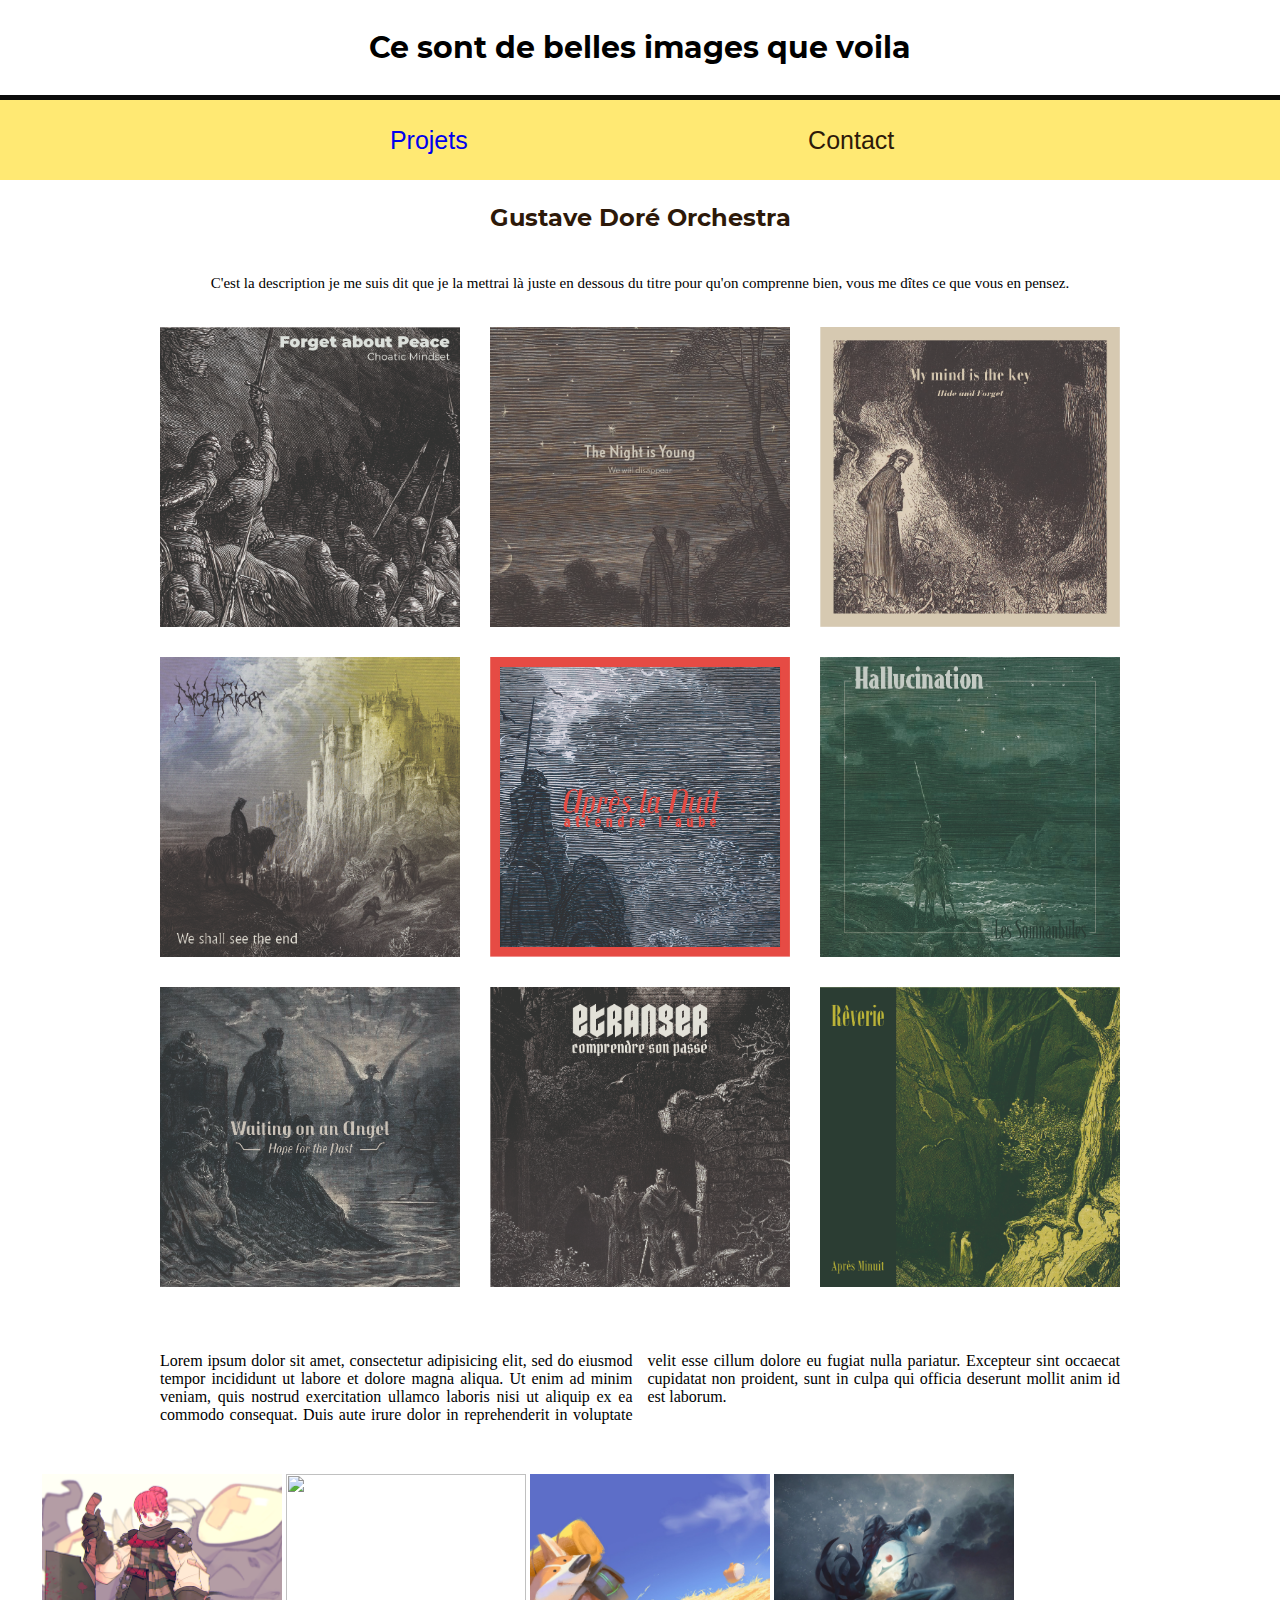
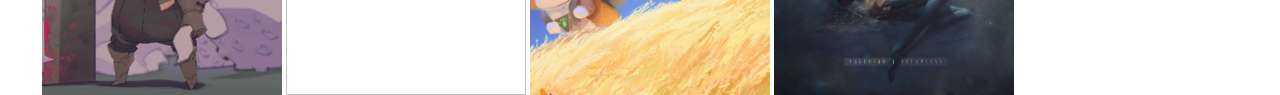
==== gustave-dore-orchestra.html @ 67b4929a "Add files via upload" ====
<!DOCTYPE html>
<html lang="fr" dir="ltr">


<head>
  <meta charset="utf-8">
  <title></title>
  <link rel="stylesheet" href="./style/style.css">
</head>


<body>

  <div class="header">
    <h1>Ce sont de belles images que voila</h1>
  </div>
  <div class="menu">
    <div class="menus">
      <a href="index.html">Projets</a>
    </div>
    <div class="menus">
      Contact
    </div>
  </div>

  <div class="wraper">

    <div class="row"><h2>Gustave Doré Orchestra</h2></div>

    <div class="row" id="description"><p>C'est la description je me suis dit que je la mettrai là juste en dessous du titre pour qu'on comprenne bien, vous me dîtes ce que vous en pensez.</p></div>

    <div class="gallery-orchestra">

      <div class="vignette-orchestra" id="image10"><a href="projet1.html"><img src=".\images\gustavedoreorchestra\gdo1.jpg" alt="" class="cover"></a></div>

      <div class="vignette-orchestra" id="image10"><a href="gustave-dore-orchestra.html"><img src=".\images\gustavedoreorchestra\gdo10.jpg" alt="" class="cover"></a></div>

      <div class="vignette-orchestra" id="image10"><img src=".\images\gustavedoreorchestra\gdo3.jpg" alt="" class="cover"></div>

      <div class="vignette-orchestra" id="image10"><img src=".\images\gustavedoreorchestra\gdo4.jpg" alt="" class="cover"></div>

      <div class="vignette-orchestra" id="image10"><img src=".\images\gustavedoreorchestra\gdo5.jpg" alt="" class="cover"></div>

      <div class="vignette-orchestra" id="image10"><img src=".\images\gustavedoreorchestra\gdo6.jpg" alt="" class="cover"></div>

      <div class="vignette-orchestra" id="image10"><img src=".\images\gustavedoreorchestra\gdo7.jpg" alt="" class="cover"></div>

      <div class="vignette-orchestra" id="image10"><img src=".\images\gustavedoreorchestra\gdo8.jpg" alt="" class="cover"></div>

      <div class="vignette-orchestra" id="image10"><img src=".\images\gustavedoreorchestra\gdo9.jpg" alt="" class="cover"></div>



    </div>

    <div class="row"><div class="description">
      Lorem ipsum dolor sit amet, consectetur adipisicing elit, sed do eiusmod tempor incididunt ut labore et dolore magna aliqua. Ut enim ad minim veniam, quis nostrud exercitation ullamco laboris nisi ut aliquip ex ea commodo consequat. Duis aute irure dolor in reprehenderit in voluptate velit esse cillum dolore eu fugiat nulla pariatur. Excepteur sint occaecat cupidatat non proident, sunt in culpa qui officia deserunt mollit anim id est laborum.
    </div></div>

    <div class="row" class="gallerieDetails">
      <div class="imagesDetails">
        <img src="./images/image6.png" alt="">
      </div>
      <div class="imagesDetails">
        <img src="./images/image4.jpg" alt="">
      </div>
      <div class="imagesDetails">
        <img src="./images/image3.jpg" alt="">
      </div>
      <div class="imagesDetails">
        <img src="./images/image2.jpg" alt="">
      </div>
    </div>

  </div>


</body>
</html>
---- style/style.css ----
* {
  margin:0;
  padding:0;
  box-sizing: border-box;

}

/* FONTS----------------------------- */

@font-face {
  font-family: "Montserrat Bold";
  src: url("../fonts/Montserrat-Bold.ttf");
}

@font-face {
  font-family: "Montserrat Light";
  src: url("../fonts/Montserrat-Light.ttf");
}

@font-face {
  font-family: "Montserrat Medium";
  src: url("../fonts/Montserrat-Medium.ttf");
}




/* FONTS----------------------------- */

a{
  text-decoration:none;
}

a:visited{
  text-decoration: none;
  color:#2d1909;
}

a:hover{
  color:#f2dfd0;
}

::-webkit-scrollbar {
  display: none;
}
.wraper {

  justify-content: center;
  align-items: center;
  max-width: 1200px;
  margin:0 auto;

}

.filtres{

  width:100%;
  height:150px;
  display:flex;
  flex-wrap:wrap;
  align-items: center;

}

.filtre-illu, .filtre-num, .filtre-print{
  display: flex;
  width:28%;
  font-size: 16px;
  background-color: lightgray;
  margin: auto;
  justify-content: center;
  height:30%;
  align-items: center;
  font-family:  "Montserrat Light", sans-serif;
}

.filtre-illu-select, .filtre-num-select, .filtre-print-select{
  display: flex;
  width:28%;
  font-size: 16px;
  background-color:#14F256;
  border-style: solid;
  border-width:5px;
  border-color: black;
  margin: auto;
  justify-content: center;
  height:30%;
  align-items: center;
  font-family:  "Montserrat Light", sans-serif;
}




.gallery{
  margin-left: auto;
  margin-right: auto;
  margin-top: 20px;
  justify-content: center;
  display:flex;
  flex-wrap: wrap;
  width: 70%;
}

.vignette{

  margin :10px;
  width :30%;
  height: 350px;
}

img{
  width: 100%;
  height: 100%;
}

.header{
  font-family: "Montserrat Bold" ;
  font-size: 15px;
  display: flex;
  justify-content: center;
  align-items: center;
  width:100%;
  /* background-color:#2d1909; */
  background-color:hsl(50,2%,100%);
  color:hsl(50,2%,0%);
  position:fixed;
  top:0px;
  height: 100px;
  border-style: solid;
  border-color:hsl(50,2%,5%);
  border-width:0 0 5px 0;
  /* box-shadow:0px 20px 0px 0px rgba(0, 0, 0, .2); */
}


.mini-header{
  font-family:;
  font-size: 5px;
  display: flex;
  justify-content: center;
  align-items: center;
  width:100%;
  /* background-color:#2d1909; */
  background-color:hsl(50,2%,100%);
  color:hsl(50,2%,0%);
  position:fixed;
  top:0px;
  height: 50px;
  border-style: solid;
  border-color:hsl(50,2%,5%);
  border-width:0 0 2px 0;
  /* box-shadow:0px 20px 0px 0px rgba(0, 0, 0, .2); */
}

.cover{
  object-fit:cover;
}

.img2{object-fit:cover;}

p{

  color:black;
  height:10%;
}

.legende{
  font-family:sans-serif;
  font-size: 17px;
  display: flex;
  justify-content: center;
  align-items: center;


}

.menu{
  display:flex;
  color:#4a4537;

  background-color: #ffe973;
  margin-top:100px;
  width:100%;
  height: 80px;
    justify-content: center;
}
.menus{
  font-family: sans-serif;
  color:#2d1909;
  font-size: 25px;
  display: flex;
  align-items: center;
  justify-content: center;
  width:33%;
  margin:0;
}

.cover:hover{
  height:90%;
  transition:0.2s;
}

.img2:hover{
  height:90%;
  transition:0.2s;
}

.menus:hover{
  color:#ffe973;
  background-color:#29a069;
}

@media screen and (max-width:800px){
  .vignette{
    width:48%;
  }

  .menus{
    width:100%;
  }
}

@media screen and (max-width:600px){
  .vignette{
    width:98%;
  }
}

#image1{
  /*display:none;*/
}

h2{
  font-family: "Montserrat Bold", sans-serif;
  color:#2d1909;
  margin:auto;
  text-align: center;
  display: flex;
  width:100%;
  height:75px;
  align-items: center;
  justify-content: center;
}

#description > p{margin-left: 50px;
text-align: center;
font-size: 15px;
margin:20px auto;}

.imageprincipale{
  display: flex;
  flex-wrap: wrap;
  justify-content: center;
  margin:auto;
  width:50%;
}

.imgscd{
  display: flex;
  flex-wrap: wrap;
  justify-content: center;
  margin:auto;
  width:30%;
  margin:10%;
}


.imageprincipale > img{
  display: flex;
  flex-wrap: wrap;
  text-align: center;
  margin: auto;
  justify-content: center;
}

.description{
  width:80%;
  margin: 50px auto;
  column-count: 2;
  column-gap: 15px;
  text-align: justify;
}

.row{
  display: flex;
  flex-wrap: wrap;
}

.gallerieDetails{
  display:flex;
  justify-content:center;
  width:100%;
  height:250px;
  margin-bottom: 100px;

}

.imagesDetails{
  display:flex;
  width:20%;
  margin:0 2px;
  flex-wrap: wrap;
}

.imagesDetails > img{
object-fit: cover;
}


.vignette-orchestra{
  margin :15px;
  width :25%;
  height: 300px;
  justify-content: center;
}

.vignette-orchestra-zoom{

  margin :2px;
  width :100%;
  height: 300px;
}



.gallery-orchestra{
  margin-top: 20px;
  justify-content: center;
  display:flex;
  align-items: center;
  flex-wrap: wrap;
  width: 100%;
  margin:auto;
}
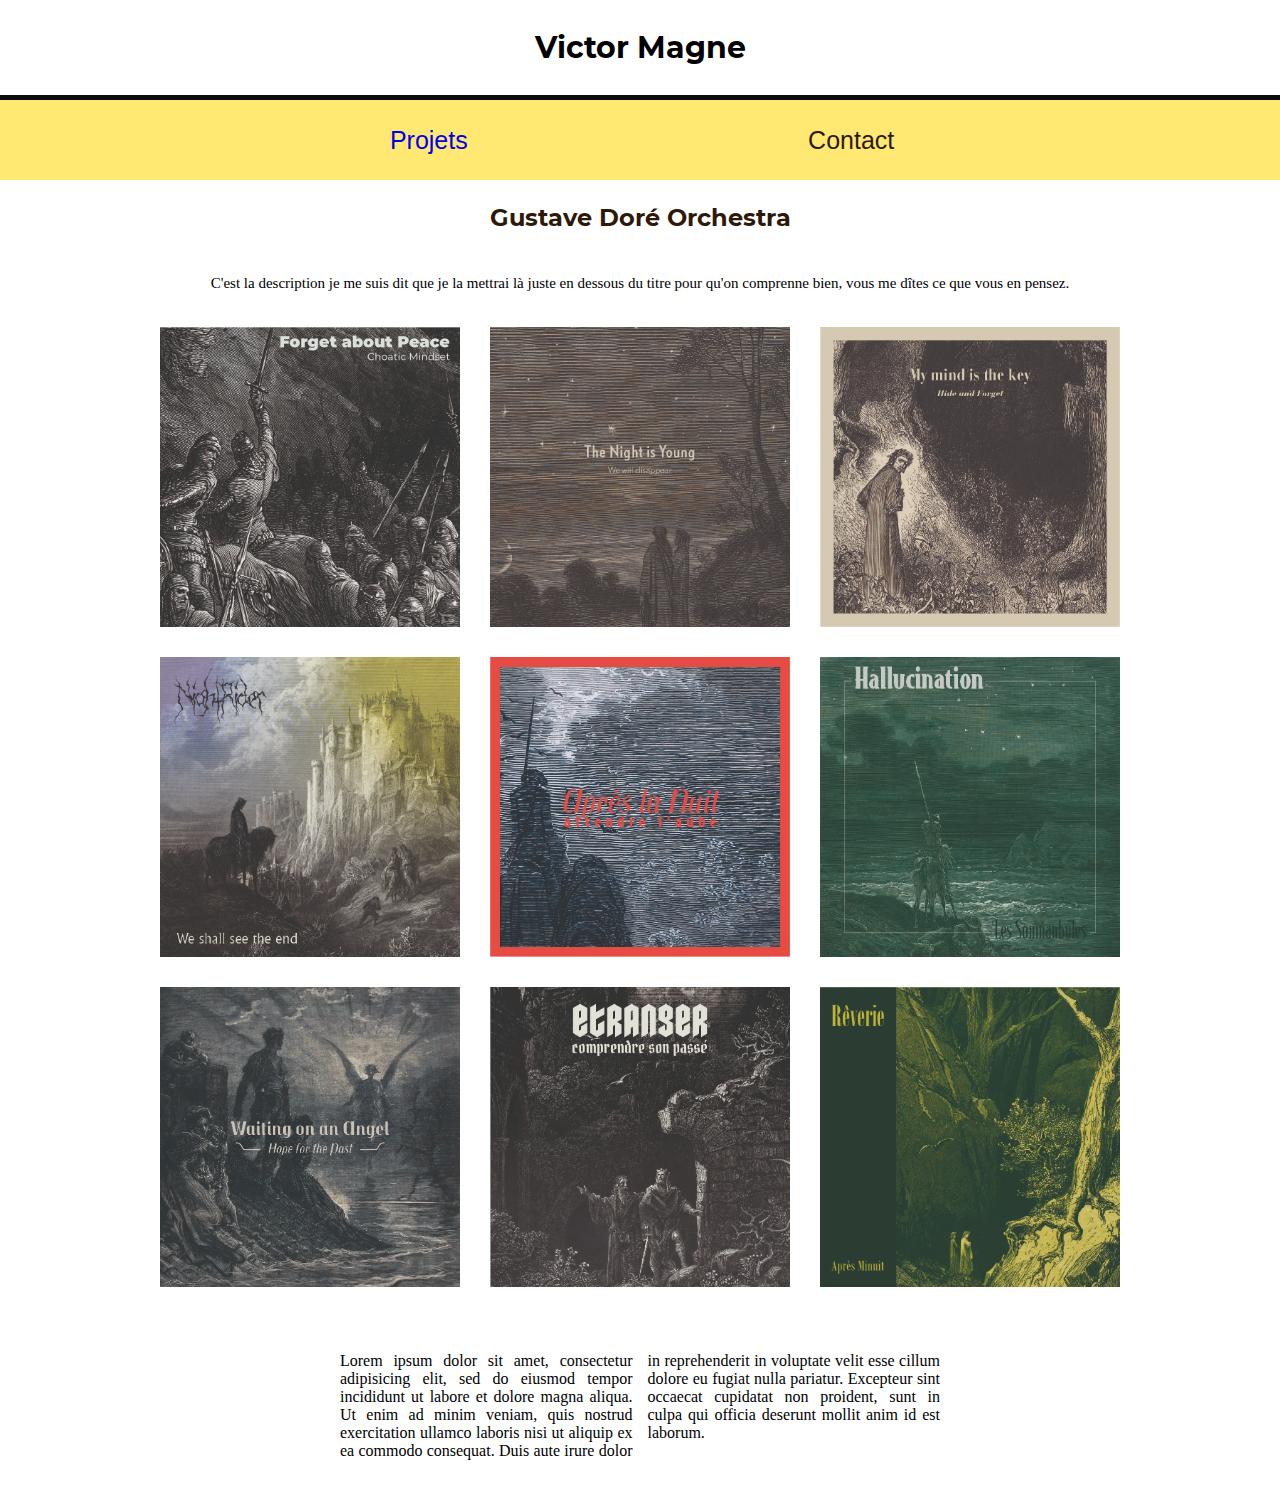
==== commit c8813b64: "hahaoui" ====
--- a/gustave-dore-orchestra.html
+++ b/gustave-dore-orchestra.html
@@ -12,7 +12,7 @@
 <body>
 
   <div class="header">
-    <h1>Ce sont de belles images que voila</h1>
+    <h1>Victor Magne</h1>
   </div>
   <div class="menu">
     <div class="menus">
@@ -57,21 +57,6 @@
       Lorem ipsum dolor sit amet, consectetur adipisicing elit, sed do eiusmod tempor incididunt ut labore et dolore magna aliqua. Ut enim ad minim veniam, quis nostrud exercitation ullamco laboris nisi ut aliquip ex ea commodo consequat. Duis aute irure dolor in reprehenderit in voluptate velit esse cillum dolore eu fugiat nulla pariatur. Excepteur sint occaecat cupidatat non proident, sunt in culpa qui officia deserunt mollit anim id est laborum.
     </div></div>
 
-    <div class="row" class="gallerieDetails">
-      <div class="imagesDetails">
-        <img src="./images/image6.png" alt="">
-      </div>
-      <div class="imagesDetails">
-        <img src="./images/image4.jpg" alt="">
-      </div>
-      <div class="imagesDetails">
-        <img src="./images/image3.jpg" alt="">
-      </div>
-      <div class="imagesDetails">
-        <img src="./images/image2.jpg" alt="">
-      </div>
-    </div>
-
   </div>
 
 
--- a/style/style.css
+++ b/style/style.css
@@ -275,7 +275,7 @@
 }
 
 .description{
-  width:80%;
+  width:50%;
   margin: 50px auto;
   column-count: 2;
   column-gap: 15px;
